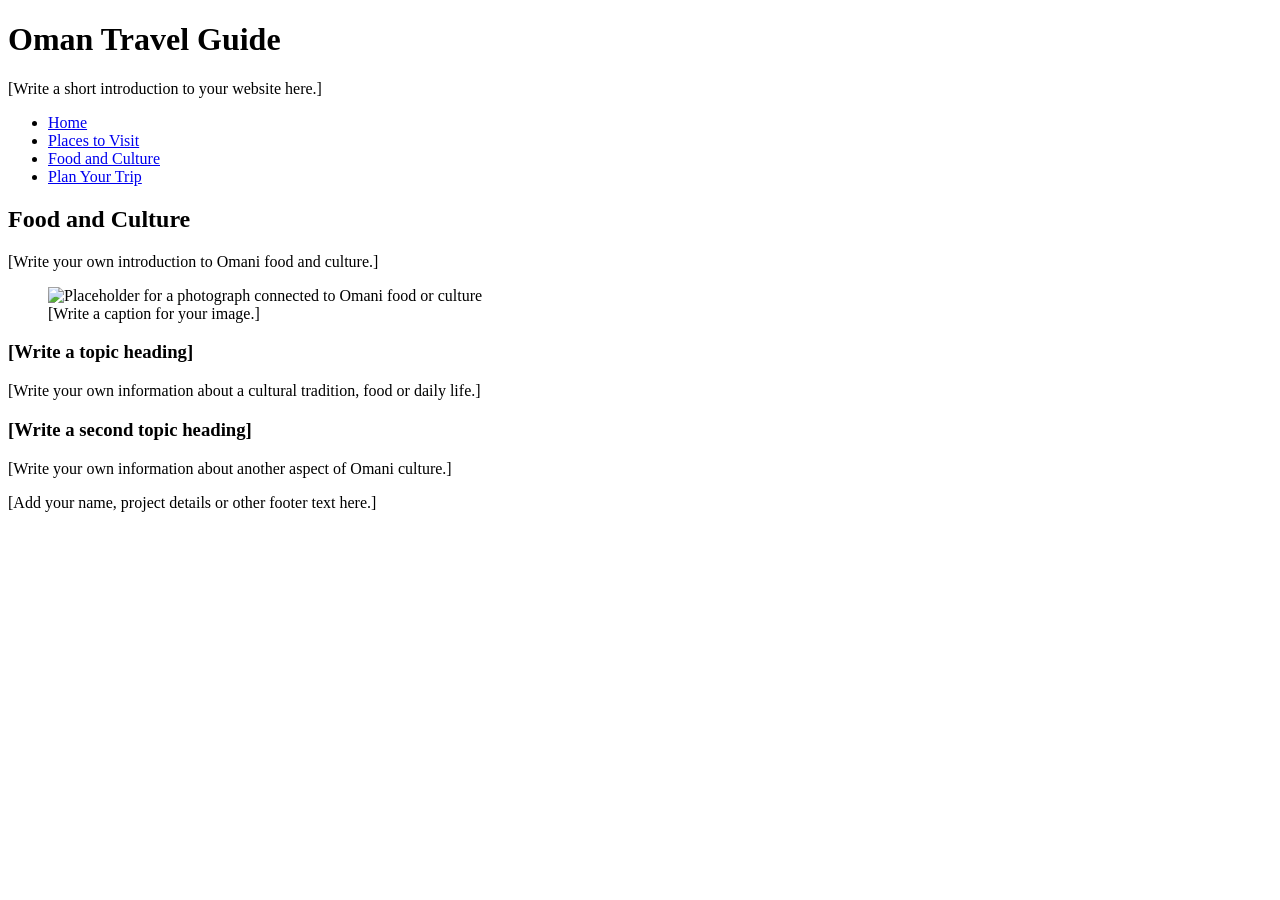
==== culture.html @ 91744b25 "Add culture.html to Oman Travel Guide" ====
<!DOCTYPE html>
<html lang="en">
<head>
    <meta charset="UTF-8">
    <meta name="viewport" content="width=device-width, initial-scale=1.0">
    <meta name="description" content="[Write a short description of your Oman food and culture page here.]">
    <title>Oman Travel Guide | Food and Culture</title>
    <link rel="stylesheet" href="style.css">
    <script src="script.js" defer></script>
</head>
<body>
    <header id="page-header">
        <div class="header-inner"><h1>Oman Travel Guide</h1><p class="tagline">[Write a short introduction to your website here.]</p></div>
        <nav aria-label="Main navigation"><ul class="nav-list">
            <li><a href="index.html">Home</a></li><li><a href="places.html">Places to Visit</a></li><li><a class="current-page" href="culture.html" aria-current="page">Food and Culture</a></li><li><a href="plan.html">Plan Your Trip</a></li>
        </ul></nav>
    </header>
    <main id="culture-main">
        <section class="section-card" aria-labelledby="culture-heading">
            <h2 id="culture-heading">Food and Culture</h2>
            <p>[Write your own introduction to Omani food and culture.]</p>
            <figure class="culture-figure">
                <img id="culture-image" src="images/food-culture.svg" alt="Placeholder for a photograph connected to Omani food or culture" onmouseover="showImageMessage()" onmouseout="hideImageMessage()">
                <figcaption id="image-message" aria-live="polite">[Write a caption for your image.]</figcaption>
            </figure>
            <article><h3>[Write a topic heading]</h3><p>[Write your own information about a cultural tradition, food or daily life.]</p></article>
            <article><h3>[Write a second topic heading]</h3><p>[Write your own information about another aspect of Omani culture.]</p></article>
        </section>
    </main>
    <footer><p>[Add your name, project details or other footer text here.]</p></footer>
</body>
</html>
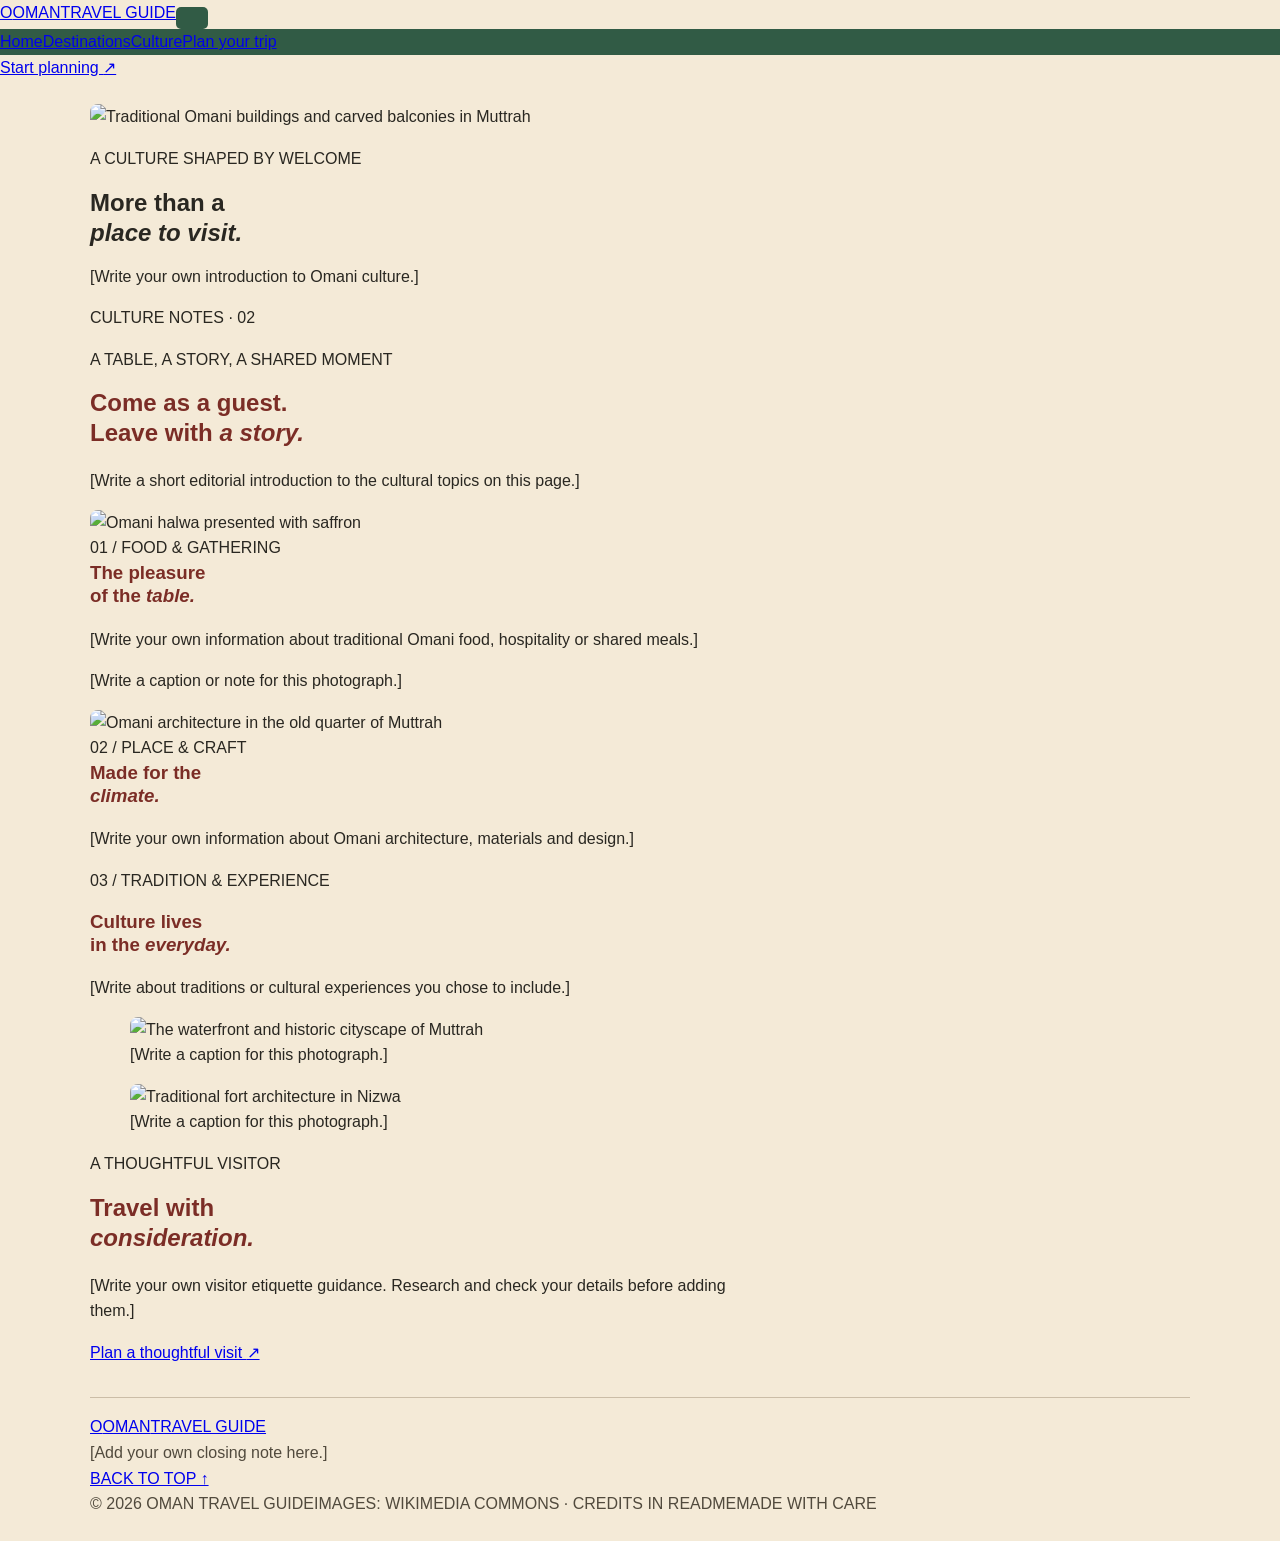
==== commit 4260e07f: "Redesign Oman Travel Guide: culture.html" ====
--- a/culture.html
+++ b/culture.html
@@ -1,33 +1,16 @@
-<!DOCTYPE html>
+<!doctype html>
 <html lang="en">
-<head>
-    <meta charset="UTF-8">
-    <meta name="viewport" content="width=device-width, initial-scale=1.0">
-    <meta name="description" content="[Write a short description of your Oman food and culture page here.]">
-    <title>Oman Travel Guide | Food and Culture</title>
-    <link rel="stylesheet" href="style.css">
-    <script src="script.js" defer></script>
-</head>
+<head><meta charset="utf-8"><meta name="viewport" content="width=device-width, initial-scale=1"><meta name="description" content="[Write a short introduction to food and culture in Oman.]"><title>Culture — Oman Travel Guide</title><link rel="preconnect" href="https://fonts.googleapis.com"><link rel="preconnect" href="https://fonts.gstatic.com" crossorigin><link href="https://fonts.googleapis.com/css2?family=DM+Sans:wght@400;500;600;700&family=Playfair+Display:wght@400;500;600;700&display=swap" rel="stylesheet"><link rel="stylesheet" href="style.css"><script src="script.js" defer></script></head>
 <body>
-    <header id="page-header">
-        <div class="header-inner"><h1>Oman Travel Guide</h1><p class="tagline">[Write a short introduction to your website here.]</p></div>
-        <nav aria-label="Main navigation"><ul class="nav-list">
-            <li><a href="index.html">Home</a></li><li><a href="places.html">Places to Visit</a></li><li><a class="current-page" href="culture.html" aria-current="page">Food and Culture</a></li><li><a href="plan.html">Plan Your Trip</a></li>
-        </ul></nav>
-    </header>
-    <main id="culture-main">
-        <section class="section-card" aria-labelledby="culture-heading">
-            <h2 id="culture-heading">Food and Culture</h2>
-            <p>[Write your own introduction to Omani food and culture.]</p>
-            <figure class="culture-figure">
-                <img id="culture-image" src="images/food-culture.svg" alt="Placeholder for a photograph connected to Omani food or culture" onmouseover="showImageMessage()" onmouseout="hideImageMessage()">
-                <figcaption id="image-message" aria-live="polite">[Write a caption for your image.]</figcaption>
-            </figure>
-            <article><h3>[Write a topic heading]</h3><p>[Write your own information about a cultural tradition, food or daily life.]</p></article>
-            <article><h3>[Write a second topic heading]</h3><p>[Write your own information about another aspect of Omani culture.]</p></article>
-        </section>
-    </main>
-    <footer><p>[Add your name, project details or other footer text here.]</p></footer>
-</body>
-</html>
+<header class="site-header" id="site-header"><a class="brand" href="index.html" aria-label="Oman Travel Guide home"><span class="brand-mark">O</span><span>OMAN<span class="brand-sub">TRAVEL GUIDE</span></span></a><button class="menu-toggle" id="menu-toggle" type="button" aria-label="Open navigation" aria-expanded="false" onclick="toggleNavigation()"><span></span><span></span></button><nav class="site-nav" id="site-nav" aria-label="Main navigation"><a href="index.html">Home</a><a href="places.html">Destinations</a><a class="active" href="culture.html" aria-current="page">Culture</a><a href="plan.html">Plan your trip</a></nav><a class="header-cta" href="plan.html">Start planning <span>↗</span></a></header>
+<main>
+<section class="page-hero page-hero--culture"><img class="page-hero-image" src="https://commons.wikimedia.org/wiki/Special:FilePath/Traditional_Architecture_Muttrah.jpg?width=1800" alt="Traditional Omani buildings and carved balconies in Muttrah"><div class="hero-shade"></div><div class="page-shell page-hero-content"><p class="eyebrow eyebrow--light">A CULTURE SHAPED BY WELCOME</p><h1>More than a<br><em>place to visit.</em></h1><p>[Write your own introduction to Omani culture.]</p></div><span class="page-hero-index">CULTURE NOTES · 02</span></section>
+<section class="page-shell section-pad editorial-section"><div class="editorial-lead"><p class="eyebrow">A TABLE, A STORY, A SHARED MOMENT</p><h2>Come as a guest.<br>Leave with <em>a story.</em></h2><p>[Write a short editorial introduction to the cultural topics on this page.]</p></div>
+<article class="editorial-feature" id="food"><img src="https://commons.wikimedia.org/wiki/Special:FilePath/Omani_Halwa_with_saffron.jpg?width=1400" alt="Omani halwa presented with saffron" loading="lazy" onmouseover="showImageMessage('food-image-note')" onmouseout="hideImageMessage('food-image-note')"><div class="editorial-feature-copy"><span class="eyebrow">01 / FOOD & GATHERING</span><h3>The pleasure<br>of the <em>table.</em></h3><p>[Write your own information about traditional Omani food, hospitality or shared meals.]</p><p class="image-note" id="food-image-note" aria-live="polite">[Write a caption or note for this photograph.]</p></div></article>
+<article class="editorial-feature editorial-feature--reverse" id="architecture"><img src="https://commons.wikimedia.org/wiki/Special:FilePath/Traditional_Architecture_Muttrah.jpg?width=1400" alt="Omani architecture in the old quarter of Muttrah" loading="lazy"><div class="editorial-feature-copy"><span class="eyebrow">02 / PLACE & CRAFT</span><h3>Made for the<br><em>climate.</em></h3><p>[Write your own information about Omani architecture, materials and design.]</p></div></article>
+<div class="culture-mosaic"><div class="mosaic-intro"><p class="eyebrow">03 / TRADITION & EXPERIENCE</p><h3>Culture lives<br>in the <em>everyday.</em></h3><p>[Write about traditions or cultural experiences you chose to include.]</p></div><figure><img src="https://commons.wikimedia.org/wiki/Special:FilePath/Corniche,_Muscat,_Oman.jpg?width=900" alt="The waterfront and historic cityscape of Muttrah" loading="lazy"><figcaption>[Write a caption for this photograph.]</figcaption></figure><figure><img src="https://commons.wikimedia.org/wiki/Special:FilePath/Nizwa_Fort_Oman.jpg?width=900" alt="Traditional fort architecture in Nizwa" loading="lazy"><figcaption>[Write a caption for this photograph.]</figcaption></figure></div>
+</section>
+<section class="etiquette-section"><div class="page-shell etiquette-inner"><div><p class="eyebrow eyebrow--light">A THOUGHTFUL VISITOR</p><h2>Travel with<br><em>consideration.</em></h2></div><div class="etiquette-copy"><p>[Write your own visitor etiquette guidance. Research and check your details before adding them.]</p><a class="text-link text-link--light" href="plan.html">Plan a thoughtful visit <span>↗</span></a></div></div></section>
+</main><footer class="site-footer"><div class="page-shell footer-main"><a class="brand brand--footer" href="index.html"><span class="brand-mark">O</span><span>OMAN<span class="brand-sub">TRAVEL GUIDE</span></span></a><p>[Add your own closing note here.]</p><a class="footer-top" href="#site-header">BACK TO TOP ↑</a></div><div class="page-shell footer-bottom"><span>© 2026 OMAN TRAVEL GUIDE</span><span>IMAGES: WIKIMEDIA COMMONS · CREDITS IN README</span><span>MADE WITH CARE</span></div></footer>
+</body></html>
 
--- a/style.css
+++ b/style.css
@@ -0,0 +1,64 @@
+/* Shared styles for the Oman Travel Guide */
+:root {
+    --deep-red: #7b2d26;
+    --sand: #f4ead7;
+    --cream: #fffaf1;
+    --palm: #315b45;
+    --ink: #292721;
+    --gold: #c79b52;
+}
+
+* { box-sizing: border-box; }
+body { margin: 0; background: var(--sand); color: var(--ink); font-family: Arial, Helvetica, sans-serif; line-height: 1.6; }
+#page-header { background: var(--deep-red); color: white; }
+.header-inner, main, footer { width: 90%; max-width: 1100px; margin: 0 auto; }
+.header-inner { padding: 1.4rem 0 1rem; }
+h1, h2, h3 { line-height: 1.25; }
+h1 { margin: 0; }
+.tagline { margin: .35rem 0 0; }
+nav { background: var(--palm); }
+.nav-list { display: flex; flex-wrap: wrap; justify-content: center; gap: .2rem; list-style: none; margin: 0; padding: .35rem; }
+.nav-list a { display: block; color: white; padding: .65rem 1rem; text-decoration: none; border-radius: 4px; }
+.nav-list a:hover, .nav-list a:focus, .nav-list .current-page { background: var(--gold); color: #20190e; }
+main { min-height: 65vh; padding: 1.5rem 0 2rem; }
+.section-card, .small-card { background: var(--cream); border-radius: 10px; padding: 1.35rem; margin: 0 0 1.3rem; box-shadow: 0 2px 8px #49351b18; }
+.hero { display: flex; align-items: center; gap: 1.5rem; }
+.hero-copy { flex: 1; }
+.feature-image { width: 48%; }
+img { display: block; max-width: 100%; height: auto; border-radius: 8px; }
+button { background: var(--palm); color: white; border: 0; border-radius: 5px; padding: .7rem 1rem; font-size: 1rem; cursor: pointer; }
+button:hover, button:focus { background: var(--deep-red); }
+.notice { color: var(--palm); font-weight: bold; }
+.card-row { display: flex; gap: 1rem; }
+.small-card { float: left; width: calc(33.333% - .67rem); margin-bottom: .5rem; }
+.clear-floats { clear: both; }
+.destination-card { display: flex; gap: 1.2rem; padding: 1.2rem 0; border-top: 1px solid #ddcfb8; }
+.destination-card img { float: left; width: 38%; max-width: 360px; align-self: flex-start; }
+.destination-card > div { flex: 1; }
+.culture-figure { width: 70%; margin: 1rem auto 1.5rem; }
+.culture-figure img { width: 100%; }
+.culture-figure figcaption { padding-top: .5rem; color: var(--palm); }
+form { max-width: 620px; }
+.form-field { margin: 0 0 1rem; }
+.form-field label { display: block; font-weight: bold; margin-bottom: .3rem; }
+input, select { display: block; width: 100%; padding: .65rem; border: 1px solid #897a63; border-radius: 4px; font: inherit; background: white; }
+.field-error { display: block; min-height: 1.4em; color: #a12222; font-size: .95rem; }
+footer { clear: both; padding: 1rem 0 1.5rem; border-top: 1px solid #cbbda7; color: #514a3d; }
+footer p { margin: 0; }
+
+/* Descendant selector: paragraphs inside the main page area */
+main p { max-width: 75ch; }
+/* Grouping selector: share heading colour and spacing */
+h2, h3 { color: var(--deep-red); margin-top: 0; }
+
+@media (max-width: 650px) {
+    .header-inner, main, footer { width: 92%; }
+    .nav-list { display: block; text-align: center; }
+    .nav-list a { padding: .5rem; }
+    .hero, .destination-card, .card-row { display: block; }
+    .feature-image, .destination-card img, .culture-figure { width: 100%; max-width: none; margin: 1rem 0; }
+    .small-card { float: none; width: 100%; }
+    .section-card { padding: 1rem; }
+}
+
+
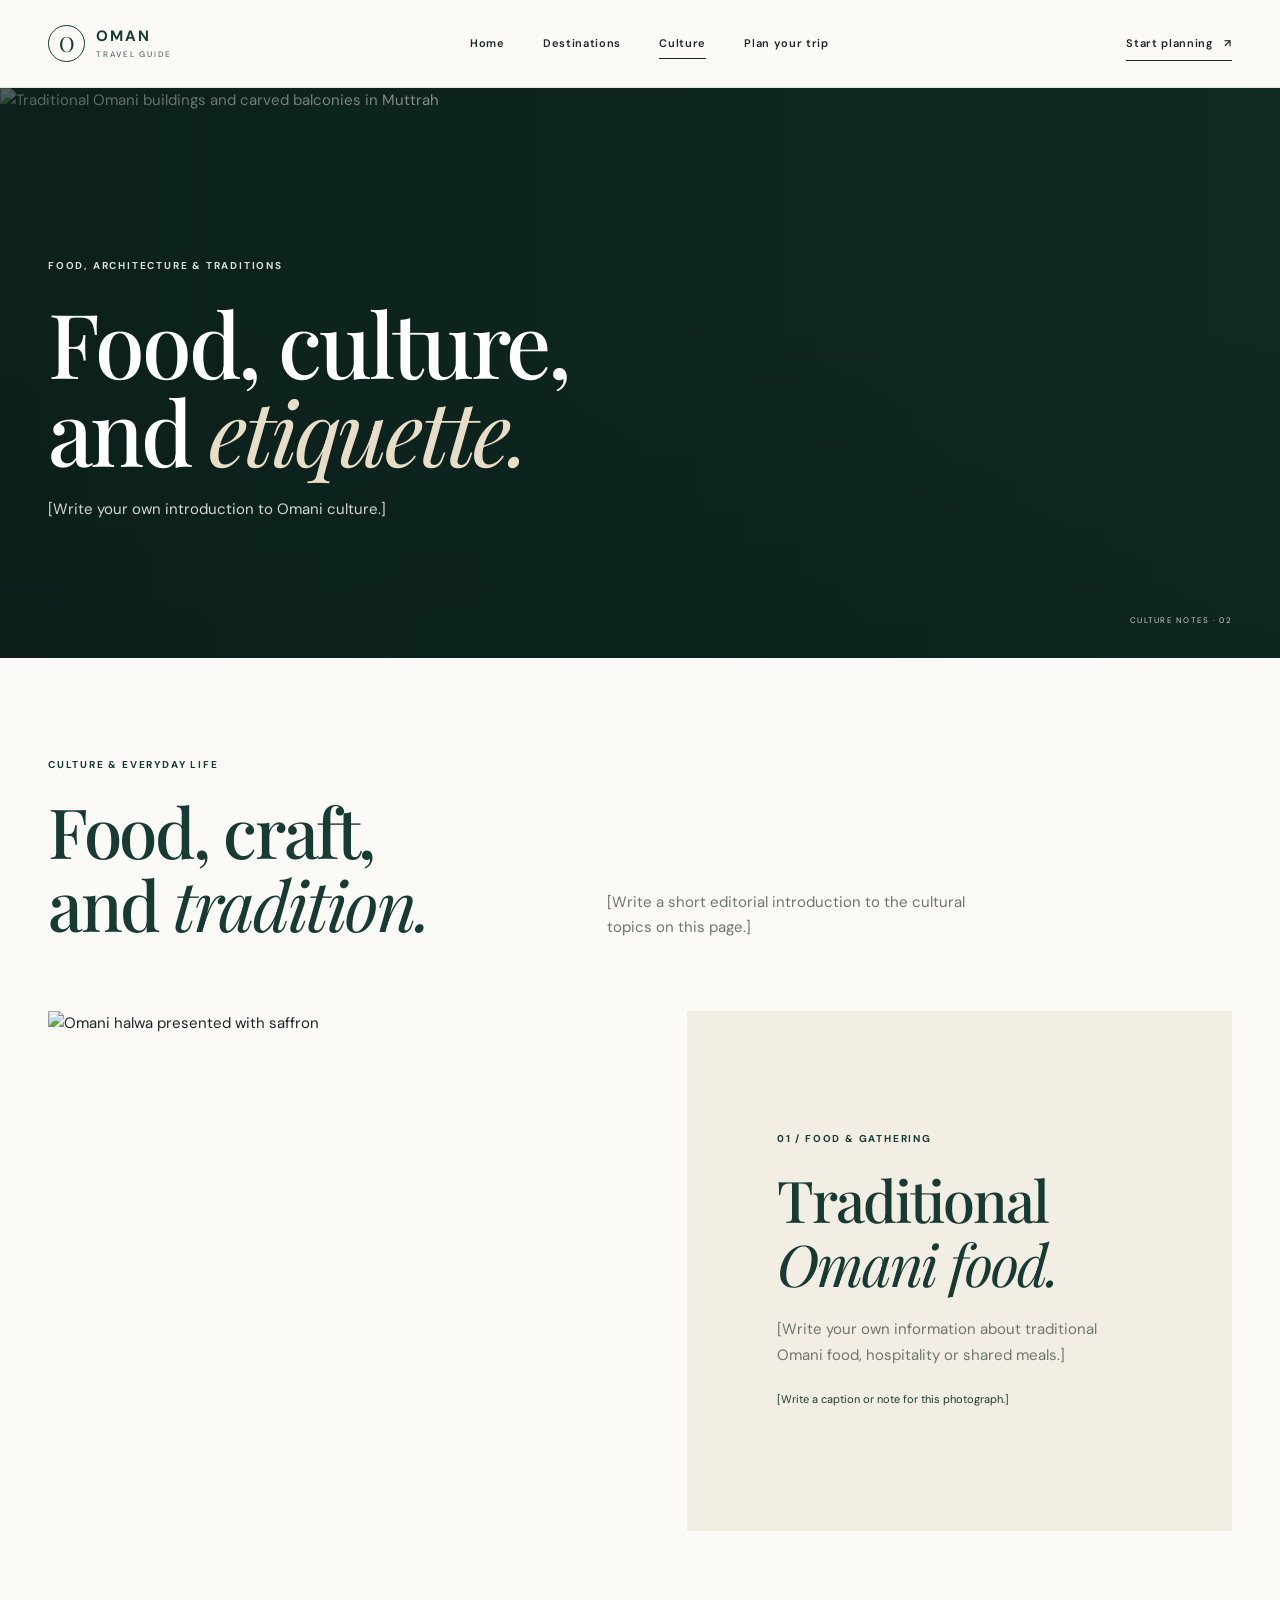
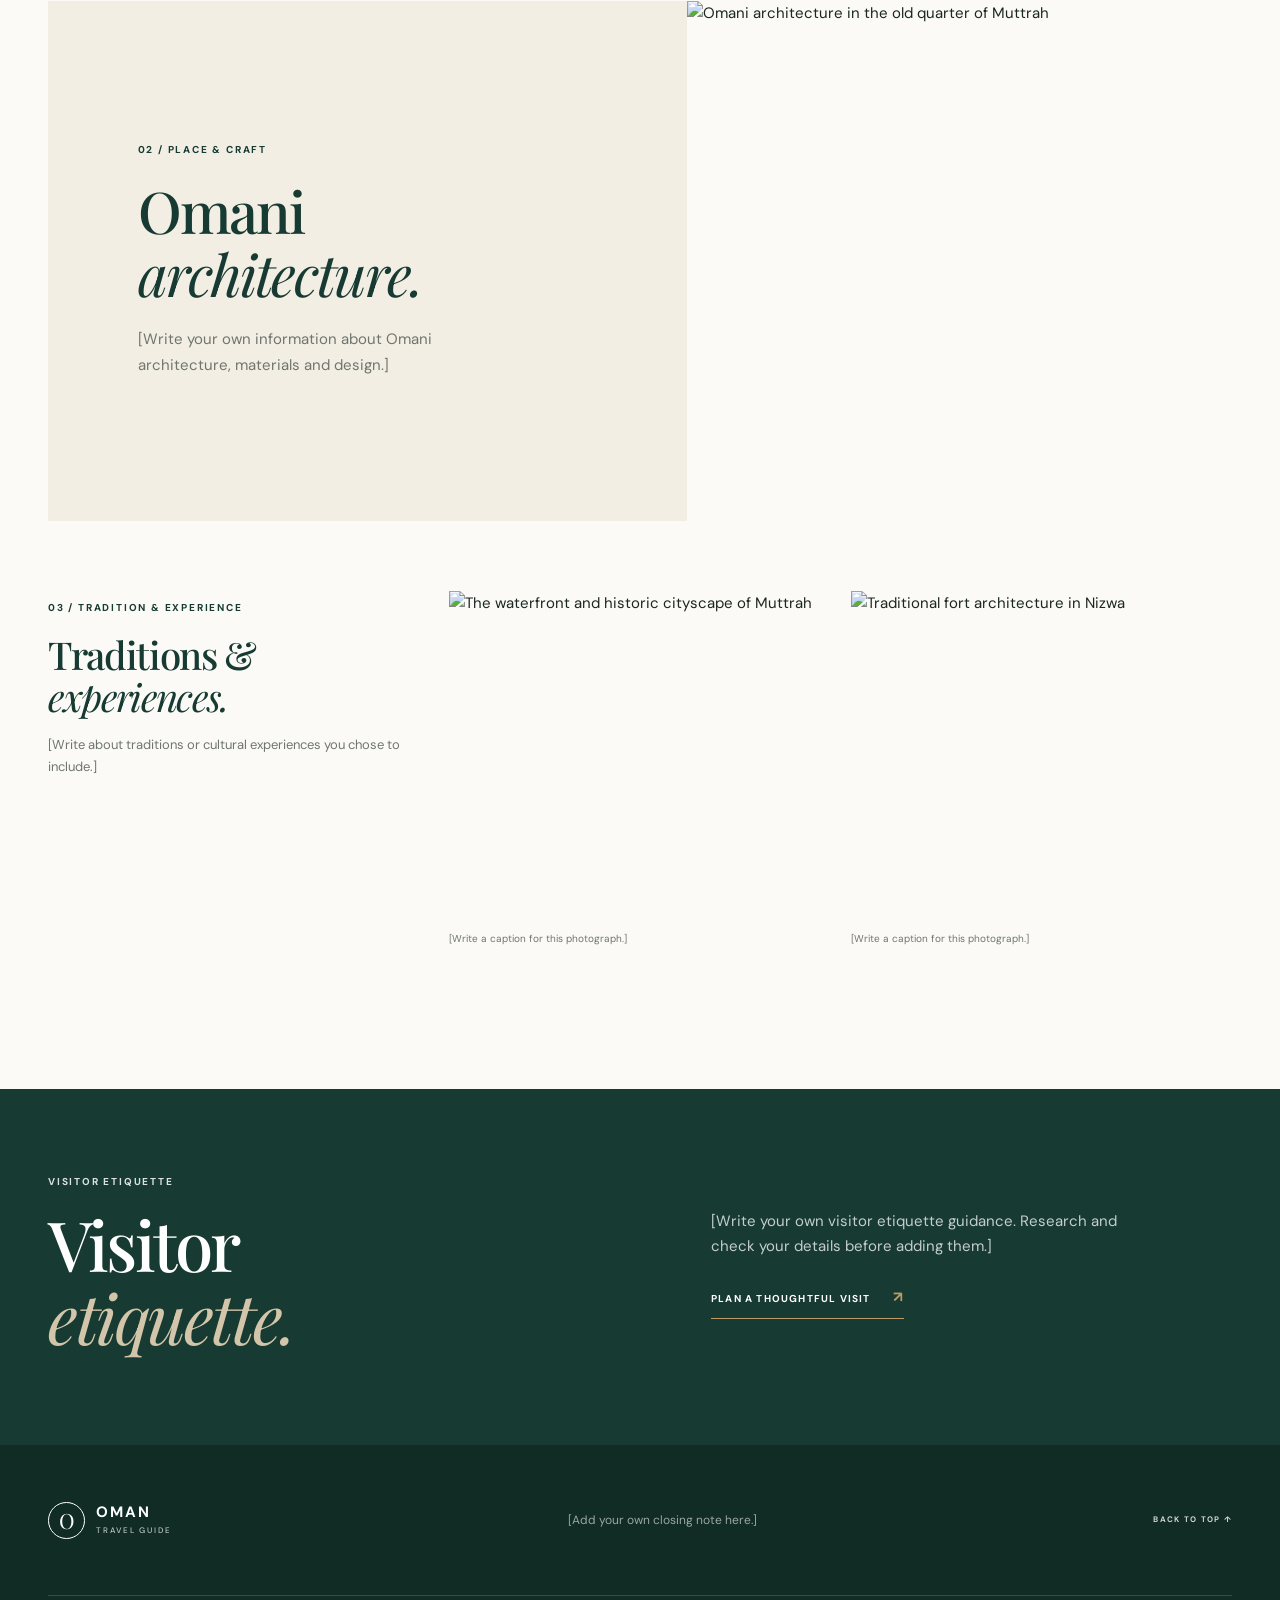
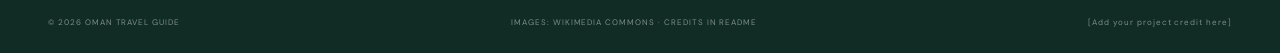
==== commit 698f230f: "Preserve author-written copy placeholders in culture.html" ====
--- a/culture.html
+++ b/culture.html
@@ -4,13 +4,14 @@
 <body>
 <header class="site-header" id="site-header"><a class="brand" href="index.html" aria-label="Oman Travel Guide home"><span class="brand-mark">O</span><span>OMAN<span class="brand-sub">TRAVEL GUIDE</span></span></a><button class="menu-toggle" id="menu-toggle" type="button" aria-label="Open navigation" aria-expanded="false" onclick="toggleNavigation()"><span></span><span></span></button><nav class="site-nav" id="site-nav" aria-label="Main navigation"><a href="index.html">Home</a><a href="places.html">Destinations</a><a class="active" href="culture.html" aria-current="page">Culture</a><a href="plan.html">Plan your trip</a></nav><a class="header-cta" href="plan.html">Start planning <span>↗</span></a></header>
 <main>
-<section class="page-hero page-hero--culture"><img class="page-hero-image" src="https://commons.wikimedia.org/wiki/Special:FilePath/Traditional_Architecture_Muttrah.jpg?width=1800" alt="Traditional Omani buildings and carved balconies in Muttrah"><div class="hero-shade"></div><div class="page-shell page-hero-content"><p class="eyebrow eyebrow--light">A CULTURE SHAPED BY WELCOME</p><h1>More than a<br><em>place to visit.</em></h1><p>[Write your own introduction to Omani culture.]</p></div><span class="page-hero-index">CULTURE NOTES · 02</span></section>
-<section class="page-shell section-pad editorial-section"><div class="editorial-lead"><p class="eyebrow">A TABLE, A STORY, A SHARED MOMENT</p><h2>Come as a guest.<br>Leave with <em>a story.</em></h2><p>[Write a short editorial introduction to the cultural topics on this page.]</p></div>
-<article class="editorial-feature" id="food"><img src="https://commons.wikimedia.org/wiki/Special:FilePath/Omani_Halwa_with_saffron.jpg?width=1400" alt="Omani halwa presented with saffron" loading="lazy" onmouseover="showImageMessage('food-image-note')" onmouseout="hideImageMessage('food-image-note')"><div class="editorial-feature-copy"><span class="eyebrow">01 / FOOD & GATHERING</span><h3>The pleasure<br>of the <em>table.</em></h3><p>[Write your own information about traditional Omani food, hospitality or shared meals.]</p><p class="image-note" id="food-image-note" aria-live="polite">[Write a caption or note for this photograph.]</p></div></article>
-<article class="editorial-feature editorial-feature--reverse" id="architecture"><img src="https://commons.wikimedia.org/wiki/Special:FilePath/Traditional_Architecture_Muttrah.jpg?width=1400" alt="Omani architecture in the old quarter of Muttrah" loading="lazy"><div class="editorial-feature-copy"><span class="eyebrow">02 / PLACE & CRAFT</span><h3>Made for the<br><em>climate.</em></h3><p>[Write your own information about Omani architecture, materials and design.]</p></div></article>
-<div class="culture-mosaic"><div class="mosaic-intro"><p class="eyebrow">03 / TRADITION & EXPERIENCE</p><h3>Culture lives<br>in the <em>everyday.</em></h3><p>[Write about traditions or cultural experiences you chose to include.]</p></div><figure><img src="https://commons.wikimedia.org/wiki/Special:FilePath/Corniche,_Muscat,_Oman.jpg?width=900" alt="The waterfront and historic cityscape of Muttrah" loading="lazy"><figcaption>[Write a caption for this photograph.]</figcaption></figure><figure><img src="https://commons.wikimedia.org/wiki/Special:FilePath/Nizwa_Fort_Oman.jpg?width=900" alt="Traditional fort architecture in Nizwa" loading="lazy"><figcaption>[Write a caption for this photograph.]</figcaption></figure></div>
+<section class="page-hero page-hero--culture"><img class="page-hero-image" src="https://commons.wikimedia.org/wiki/Special:FilePath/Traditional_Architecture_Muttrah.jpg?width=1800" alt="Traditional Omani buildings and carved balconies in Muttrah"><div class="hero-shade"></div><div class="page-shell page-hero-content"><p class="eyebrow eyebrow--light">FOOD, ARCHITECTURE & TRADITIONS</p><h1>Food, culture,<br>and <em>etiquette.</em></h1><p>[Write your own introduction to Omani culture.]</p></div><span class="page-hero-index">CULTURE NOTES · 02</span></section>
+<section class="page-shell section-pad editorial-section"><div class="editorial-lead"><p class="eyebrow">CULTURE & EVERYDAY LIFE</p><h2>Food, craft,<br>and <em>tradition.</em></h2><p>[Write a short editorial introduction to the cultural topics on this page.]</p></div>
+<article class="editorial-feature" id="food"><img src="https://commons.wikimedia.org/wiki/Special:FilePath/Omani_Halwa_with_saffron.jpg?width=1400" alt="Omani halwa presented with saffron" loading="lazy" onmouseover="showImageMessage('food-image-note')" onmouseout="hideImageMessage('food-image-note')"><div class="editorial-feature-copy"><span class="eyebrow">01 / FOOD & GATHERING</span><h3>Traditional<br><em>Omani food.</em></h3><p>[Write your own information about traditional Omani food, hospitality or shared meals.]</p><p class="image-note" id="food-image-note" aria-live="polite">[Write a caption or note for this photograph.]</p></div></article>
+<article class="editorial-feature editorial-feature--reverse" id="architecture"><img src="https://commons.wikimedia.org/wiki/Special:FilePath/Traditional_Architecture_Muttrah.jpg?width=1400" alt="Omani architecture in the old quarter of Muttrah" loading="lazy"><div class="editorial-feature-copy"><span class="eyebrow">02 / PLACE & CRAFT</span><h3>Omani<br><em>architecture.</em></h3><p>[Write your own information about Omani architecture, materials and design.]</p></div></article>
+<div class="culture-mosaic"><div class="mosaic-intro"><p class="eyebrow">03 / TRADITION & EXPERIENCE</p><h3>Traditions &<br><em>experiences.</em></h3><p>[Write about traditions or cultural experiences you chose to include.]</p></div><figure><img src="https://commons.wikimedia.org/wiki/Special:FilePath/Corniche,_Muscat,_Oman.jpg?width=900" alt="The waterfront and historic cityscape of Muttrah" loading="lazy"><figcaption>[Write a caption for this photograph.]</figcaption></figure><figure><img src="https://commons.wikimedia.org/wiki/Special:FilePath/Nizwa_Fort_Oman.jpg?width=900" alt="Traditional fort architecture in Nizwa" loading="lazy"><figcaption>[Write a caption for this photograph.]</figcaption></figure></div>
 </section>
-<section class="etiquette-section"><div class="page-shell etiquette-inner"><div><p class="eyebrow eyebrow--light">A THOUGHTFUL VISITOR</p><h2>Travel with<br><em>consideration.</em></h2></div><div class="etiquette-copy"><p>[Write your own visitor etiquette guidance. Research and check your details before adding them.]</p><a class="text-link text-link--light" href="plan.html">Plan a thoughtful visit <span>↗</span></a></div></div></section>
-</main><footer class="site-footer"><div class="page-shell footer-main"><a class="brand brand--footer" href="index.html"><span class="brand-mark">O</span><span>OMAN<span class="brand-sub">TRAVEL GUIDE</span></span></a><p>[Add your own closing note here.]</p><a class="footer-top" href="#site-header">BACK TO TOP ↑</a></div><div class="page-shell footer-bottom"><span>© 2026 OMAN TRAVEL GUIDE</span><span>IMAGES: WIKIMEDIA COMMONS · CREDITS IN README</span><span>MADE WITH CARE</span></div></footer>
+<section class="etiquette-section"><div class="page-shell etiquette-inner"><div><p class="eyebrow eyebrow--light">VISITOR ETIQUETTE</p><h2>Visitor<br><em>etiquette.</em></h2></div><div class="etiquette-copy"><p>[Write your own visitor etiquette guidance. Research and check your details before adding them.]</p><a class="text-link text-link--light" href="plan.html">Plan a thoughtful visit <span>↗</span></a></div></div></section>
+</main><footer class="site-footer"><div class="page-shell footer-main"><a class="brand brand--footer" href="index.html"><span class="brand-mark">O</span><span>OMAN<span class="brand-sub">TRAVEL GUIDE</span></span></a><p>[Add your own closing note here.]</p><a class="footer-top" href="#site-header">BACK TO TOP ↑</a></div><div class="page-shell footer-bottom"><span>© 2026 OMAN TRAVEL GUIDE</span><span>IMAGES: WIKIMEDIA COMMONS · CREDITS IN README</span><span>[Add your project credit here]</span></div></footer>
 </body></html>
 
+
--- a/style.css
+++ b/style.css
@@ -1,64 +1,336 @@
-/* Shared styles for the Oman Travel Guide */
+/* Oman Travel Guide | shared editorial design system */
 :root {
-    --deep-red: #7b2d26;
-    --sand: #f4ead7;
-    --cream: #fffaf1;
-    --palm: #315b45;
-    --ink: #292721;
-    --gold: #c79b52;
+  --forest: #173b32;
+  --forest-deep: #102c25;
+  --sage: #aab6a1;
+  --sand: #e6ddcb;
+  --beige: #f3eee4;
+  --paper: #fbfaf7;
+  --white: #fff;
+  --ink: #1b2722;
+  --muted: #6f766f;
+  --line: #dcd8ce;
+  --gold: #bd9b68;
+  --serif: "Playfair Display", Georgia, serif;
+  --sans: "DM Sans", Arial, sans-serif;
 }
-
 * { box-sizing: border-box; }
-body { margin: 0; background: var(--sand); color: var(--ink); font-family: Arial, Helvetica, sans-serif; line-height: 1.6; }
-#page-header { background: var(--deep-red); color: white; }
-.header-inner, main, footer { width: 90%; max-width: 1100px; margin: 0 auto; }
-.header-inner { padding: 1.4rem 0 1rem; }
-h1, h2, h3 { line-height: 1.25; }
-h1 { margin: 0; }
-.tagline { margin: .35rem 0 0; }
-nav { background: var(--palm); }
-.nav-list { display: flex; flex-wrap: wrap; justify-content: center; gap: .2rem; list-style: none; margin: 0; padding: .35rem; }
-.nav-list a { display: block; color: white; padding: .65rem 1rem; text-decoration: none; border-radius: 4px; }
-.nav-list a:hover, .nav-list a:focus, .nav-list .current-page { background: var(--gold); color: #20190e; }
-main { min-height: 65vh; padding: 1.5rem 0 2rem; }
-.section-card, .small-card { background: var(--cream); border-radius: 10px; padding: 1.35rem; margin: 0 0 1.3rem; box-shadow: 0 2px 8px #49351b18; }
-.hero { display: flex; align-items: center; gap: 1.5rem; }
-.hero-copy { flex: 1; }
-.feature-image { width: 48%; }
-img { display: block; max-width: 100%; height: auto; border-radius: 8px; }
-button { background: var(--palm); color: white; border: 0; border-radius: 5px; padding: .7rem 1rem; font-size: 1rem; cursor: pointer; }
-button:hover, button:focus { background: var(--deep-red); }
-.notice { color: var(--palm); font-weight: bold; }
-.card-row { display: flex; gap: 1rem; }
-.small-card { float: left; width: calc(33.333% - .67rem); margin-bottom: .5rem; }
+html { scroll-behavior: smooth; }
+body { margin: 0; color: var(--ink); background: var(--paper); font-family: var(--sans); font-size: 15px; line-height: 1.7; -webkit-font-smoothing: antialiased; }
+a { color: inherit; text-decoration: none; }
+img { display: block; width: 100%; max-width: 100%; height: auto; object-fit: cover; }
+button, input, select { font: inherit; }
+.page-shell { width: min(1240px, calc(100% - 96px)); margin: 0 auto; }
+.section-pad { padding-top: 112px; padding-bottom: 112px; }
+h1, h2, h3, p { margin-top: 0; }
+h1, h2, h3 { font-family: var(--serif); font-weight: 500; letter-spacing: -.035em; }
+h1 { font-size: clamp(4rem, 8.2vw, 8.3rem); line-height: .99; }
+h2 { font-size: clamp(2.75rem, 5.4vw, 5.2rem); line-height: 1.06; }
+h3 { font-size: clamp(1.9rem, 3vw, 2.8rem); line-height: 1.1; }
+h1 em, h2 em, h3 em { font-weight: 400; }
+.eyebrow { color: var(--forest); font-size: 10px; line-height: 1.4; font-weight: 700; letter-spacing: .18em; }
+.eyebrow--light { color: rgba(255,255,255,.85); }
+/* Grouped selector keeps the brand's editorial headings aligned. */
+.section-heading h2, .intro-grid h2, .landscape-copy h2, .page-hero h1, .editorial-feature h3, .etiquette-inner h2 { margin-bottom: 0; }
+.site-header { position: relative; z-index: 20; display: flex; align-items: center; width: 100%; min-height: 88px; padding: 0 max(48px, calc((100% - 1240px)/2)); background: var(--paper); border-bottom: 1px solid rgba(24,45,36,.08); }
+.site-header--overlay { position: absolute; top: 0; left: 0; color: var(--white); background: linear-gradient(180deg, rgba(10,28,23,.45), transparent); border: 0; }
+.brand { display: inline-flex; align-items: center; gap: 11px; color: var(--forest); font-size: 15px; line-height: 1.05; font-weight: 700; letter-spacing: .13em; }
+.site-header--overlay .brand { color: var(--white); }
+.brand-mark { display: grid; width: 37px; height: 37px; place-items: center; border: 1px solid currentColor; border-radius: 50%; font-family: var(--serif); font-size: 21px; font-weight: 400; letter-spacing: 0; }
+.brand-sub { display: block; margin-top: 5px; font-size: 8px; font-weight: 500; letter-spacing: .24em; opacity: .72; }
+.site-nav { display: flex; align-items: center; justify-content: center; gap: clamp(22px, 3vw, 48px); margin: 0 auto; }
+.site-nav a, .header-cta { position: relative; padding: 8px 0; font-size: 11px; font-weight: 600; letter-spacing: .06em; transition: opacity .25s ease; }
+.site-nav a::after { position: absolute; right: 0; bottom: 2px; left: 0; height: 1px; background: currentColor; content: ""; transform: scaleX(0); transform-origin: right; transition: transform .3s ease; }
+.site-nav a:hover::after, .site-nav a.active::after { transform: scaleX(1); transform-origin: left; }
+.site-nav a:hover, .header-cta:hover { opacity: .72; }
+.header-cta { border-bottom: 1px solid currentColor; }
+.header-cta span { margin-left: 8px; }
+.menu-toggle { display: none; }
+.home-hero { position: relative; display: flex; min-height: min(880px, 100svh); min-height: max(700px, 100svh); align-items: center; overflow: hidden; color: var(--white); background: var(--forest-deep); }
+.hero-image, .page-hero-image { position: absolute; inset: 0; width: 100%; height: 100%; object-fit: cover; }
+.hero-image { object-position: center 54%; animation: hero-settle 1.3s ease both; }
+.hero-shade { position: absolute; inset: 0; background: linear-gradient(90deg, rgba(10,27,22,.67) 0%, rgba(10,27,22,.34) 45%, rgba(10,27,22,.05) 100%), linear-gradient(0deg, rgba(8,25,20,.35), transparent 48%); }
+.hero-content { position: relative; z-index: 1; padding-top: 95px; animation: rise-in .8s .1s both; }
+.hero-content .eyebrow { margin-bottom: 32px; }
+.hero-content .eyebrow span { display: inline-block; width: 30px; height: 1px; margin: 0 9px 3px; background: rgba(255,255,255,.7); }
+.hero-content h1 { max-width: 780px; margin-bottom: 28px; }
+.hero-content h1 em { color: #e8ddc7; }
+.hero-intro { max-width: 430px; margin-bottom: 32px; color: rgba(255,255,255,.83); font-size: 15px; }
+.button { display: inline-flex; min-height: 54px; align-items: center; justify-content: center; gap: 28px; padding: 0 24px; border: 1px solid transparent; border-radius: 2px; font-size: 10px; font-weight: 700; letter-spacing: .12em; text-transform: uppercase; cursor: pointer; transition: color .25s, background .25s, border-color .25s, transform .25s; }
+.button:hover { transform: translateY(-3px); }
+.button--light { color: var(--forest-deep); background: var(--white); }
+.button--light:hover { color: var(--white); background: var(--forest); }
+.button--green { color: var(--white); background: var(--forest); }
+.button--green:hover { background: var(--forest-deep); }
+.button--outline { color: var(--white); border-color: rgba(255,255,255,.65); background: transparent; }
+.button--outline:hover { color: var(--forest); background: var(--white); }
+.scroll-cue { position: absolute; bottom: 44px; left: max(48px, calc((100% - 1240px)/2)); display: flex; align-items: center; gap: 13px; color: rgba(255,255,255,.8); font-size: 8px; font-weight: 700; letter-spacing: .2em; }
+.scroll-cue span { width: 39px; height: 1px; background: currentColor; }
+.hero-index { position: absolute; right: max(48px, calc((100% - 1240px)/2)); bottom: 42px; margin: 0; font-size: 10px; letter-spacing: .12em; }
+.hero-index span { padding: 0 7px; opacity: .5; }
+.intro-section { padding-bottom: 95px; }
+.intro-kicker { display: flex; align-items: center; gap: 28px; margin-bottom: 44px; }
+.intro-kicker .eyebrow { margin: 0; }
+.rule { width: 70px; height: 1px; background: var(--gold); }
+.intro-grid { display: grid; grid-template-columns: 1.15fr .85fr; align-items: end; gap: 8%; }
+.intro-grid h2 { color: var(--forest); }
+.intro-copy { max-width: 430px; padding-bottom: 8px; color: var(--muted); }
+.intro-copy p { margin-bottom: 24px; }
+.text-link { display: inline-flex; align-items: center; gap: 22px; padding-bottom: 7px; border-bottom: 1px solid var(--gold); color: var(--forest); font-size: 10px; font-weight: 700; letter-spacing: .12em; text-transform: uppercase; transition: gap .25s; }
+.text-link:hover { gap: 32px; }
+.text-link span { color: var(--gold); font-size: 15px; }
+.featured-section { background: var(--beige); }
+.section-heading { display: flex; align-items: end; justify-content: space-between; gap: 30px; margin-bottom: 40px; }
+.section-heading .eyebrow { margin-bottom: 14px; }
+.section-heading h2 { color: var(--forest); }
+.section-heading > .text-link { margin-bottom: 11px; }
+.destination-grid { display: grid; grid-template-columns: repeat(2, minmax(0,1fr)); gap: 18px; }
+.destination-grid--featured { grid-template-columns: 1.22fr .78fr; grid-template-rows: 260px 260px; }
+.destination-card { position: relative; display: block; min-width: 0; min-height: 260px; overflow: hidden; color: var(--white); background: var(--forest); transition: transform .4s ease, box-shadow .4s ease; }
+.destination-card--large { grid-row: span 2; }
+.destination-card img, .mini-destination img { width: 100%; height: 100%; object-fit: cover; transition: transform .7s cubic-bezier(.2,.7,.2,1); }
+.destination-card:hover img, .destination-card.is-highlighted img, .mini-destination:hover img { transform: scale(1.045); }
+.destination-card:hover, .destination-card.is-highlighted { box-shadow: 0 18px 40px rgba(31,48,38,.16); }
+.card-shade { position: absolute; inset: 0; background: linear-gradient(0deg, rgba(9,25,20,.72), transparent 61%); }
+.card-meta { position: absolute; right: 24px; bottom: 74px; left: 26px; display: flex; justify-content: space-between; color: rgba(255,255,255,.82); font-size: 8px; font-weight: 700; letter-spacing: .16em; }
+.card-title { position: absolute; bottom: 24px; left: 26px; font-family: var(--serif); font-size: 32px; }
+.destination-card--large .card-title { font-size: 46px; }
+.landscape-section { position: relative; display: grid; min-height: 610px; grid-template-columns: 1.1fr .9fr; color: var(--white); background: var(--forest); }
+.landscape-photo { min-height: 610px; overflow: hidden; }
+.landscape-photo img { height: 100%; object-position: center; }
+.landscape-copy { display: flex; flex-direction: column; align-items: flex-start; justify-content: center; padding: 80px clamp(48px, 8vw, 140px); }
+.landscape-copy .eyebrow { margin-bottom: 22px; }
+.landscape-copy h2 { margin-bottom: 23px; }
+.landscape-copy h2 em { color: #d2c5a9; }
+.landscape-copy > p:not(.eyebrow) { max-width: 400px; margin-bottom: 30px; color: rgba(255,255,255,.73); }
+.landscape-caption { position: absolute; bottom: 25px; left: 34px; color: white; font-size: 8px; font-weight: 700; letter-spacing: .18em; text-shadow: 0 1px 5px #0008; }
+.landscape-caption span { padding: 0 7px; color: var(--gold); }
+.experience-strip { padding-top: 100px; padding-bottom: 110px; }
+.experience-grid { display: grid; grid-template-columns: repeat(3,1fr); border-top: 1px solid var(--line); }
+.experience-item { position: relative; display: block; min-height: 205px; padding: 27px 36px 18px 0; border-bottom: 1px solid var(--line); transition: background .25s, padding .25s; }
+.experience-item + .experience-item { padding-left: 36px; border-left: 1px solid var(--line); }
+.experience-item:hover { padding-top: 22px; background: rgba(230,221,203,.24); }
+.experience-number { color: var(--gold); font-size: 9px; letter-spacing: .16em; }
+.experience-item h3 { margin: 20px 0 10px; color: var(--forest); font-size: 25px; }
+.experience-item p { max-width: 260px; margin: 0; color: var(--muted); font-size: 13px; }
+.experience-arrow { position: absolute; right: 16px; bottom: 25px; color: var(--forest); font-size: 17px; }
+.site-footer { color: rgba(255,255,255,.8); background: var(--forest-deep); }
+.footer-main { display: flex; min-height: 150px; align-items: center; justify-content: space-between; gap: 24px; }
+.brand--footer { color: var(--white); }
+.footer-main > p { max-width: 340px; margin: 0; color: rgba(255,255,255,.58); font-size: 12px; }
+.footer-top { font-size: 8px; font-weight: 700; letter-spacing: .16em; }
+.footer-bottom { display: flex; justify-content: space-between; gap: 20px; padding: 20px 0 23px; border-top: 1px solid rgba(255,255,255,.15); color: rgba(255,255,255,.46); font-size: 8px; letter-spacing: .12em; }
+/* Interior page mastheads */
+.page-hero { position: relative; display: flex; min-height: 570px; align-items: center; overflow: hidden; color: white; background: var(--forest-deep); }
+.page-hero-image { object-position: center 48%; }
+.page-hero .hero-shade { background: linear-gradient(90deg, rgba(10,27,22,.69), rgba(10,27,22,.12)), linear-gradient(0deg, rgba(8,25,20,.24), transparent 60%); }
+.page-hero-content { position: relative; z-index: 1; padding-top: 35px; }
+.page-hero-content .eyebrow { margin-bottom: 25px; }
+.page-hero h1 { max-width: 720px; margin: 0 0 22px; font-size: clamp(3.7rem, 7vw, 6.8rem); }
+.page-hero h1 em { color: #e8ddc7; }
+.page-hero-content > p:last-child { max-width: 430px; margin-bottom: 0; color: rgba(255,255,255,.82); }
+.page-hero-index { position: absolute; right: max(48px, calc((100% - 1240px)/2)); bottom: 30px; color: rgba(255,255,255,.78); font-size: 8px; letter-spacing: .16em; }
+.destinations-page .section-heading { align-items: end; }
+.heading-note { max-width: 290px; margin-bottom: 5px; color: var(--muted); font-size: 13px; }
+.destination-list { display: grid; gap: 26px; }
+.destination-feature { display: grid; min-height: 380px; grid-template-columns: 1.08fr .92fr; background: #f0ece4; transition: box-shadow .35s, transform .35s; }
+.destination-feature.is-highlighted { transform: translateY(-3px); box-shadow: 0 16px 38px rgba(31,48,38,.12); }
+.destination-feature > img { min-height: 380px; height: 100%; object-fit: cover; }
+.destination-feature--reverse > img { order: 2; }
+.destination-feature--reverse .destination-detail { order: 1; }
+.destination-detail { display: flex; flex-direction: column; align-items: flex-start; justify-content: center; padding: 55px clamp(35px, 7vw, 100px); }
+.destination-number { color: #99794e; font-size: 8px; font-weight: 700; letter-spacing: .17em; }
+.destination-detail h3 { margin: 15px 0; color: var(--forest); font-size: clamp(2.3rem, 4vw, 3.8rem); }
+.destination-detail p { max-width: 370px; margin-bottom: 25px; color: var(--muted); }
+.destination-grid--three { grid-template-columns: repeat(3,minmax(0,1fr)); gap: 20px; margin-top: 5px; }
+.mini-destination { overflow: hidden; background: var(--beige); transition: transform .35s, box-shadow .35s; }
+.mini-destination:hover { transform: translateY(-4px); box-shadow: 0 16px 30px rgba(31,48,38,.12); }
+.mini-destination img { height: 250px; }
+.mini-destination > div { padding: 23px 23px 25px; }
+.mini-destination h3 { margin: 11px 0; color: var(--forest); font-size: 27px; }
+.mini-destination p { margin: 0; color: var(--muted); font-size: 13px; }
+.destination-cta { color: white; background: var(--forest); }
+.destination-cta-inner { padding-top: 85px; padding-bottom: 92px; }
+.destination-cta .eyebrow { margin-bottom: 17px; }
+.destination-cta h2 { margin-bottom: 28px; }
+.destination-cta h2 em { color: #d2c5a9; }
+/* Editorial culture page */
+.editorial-section { padding-top: 100px; }
+.editorial-lead { display: grid; grid-template-columns: .8fr 1.2fr; column-gap: 12%; margin-bottom: 70px; }
+.editorial-lead .eyebrow { grid-column: 1 / -1; margin-bottom: 22px; }
+.editorial-lead h2 { margin: 0; color: var(--forest); }
+.editorial-lead > p:last-child { max-width: 390px; align-self: end; margin: 0; color: var(--muted); }
+.editorial-feature { display: grid; min-height: 520px; grid-template-columns: 1.08fr .92fr; align-items: stretch; margin-bottom: 70px; }
+.editorial-feature > img { height: 100%; min-height: 520px; object-fit: cover; }
+.editorial-feature-copy { display: flex; flex-direction: column; justify-content: center; padding: 62px clamp(40px, 7vw, 105px); background: var(--beige); }
+.editorial-feature-copy .eyebrow { margin-bottom: 22px; }
+.editorial-feature-copy h3 { margin: 0 0 22px; color: var(--forest); font-size: clamp(2.4rem, 4.5vw, 4.2rem); }
+.editorial-feature-copy > p:not(.image-note) { max-width: 390px; margin: 0; color: var(--muted); }
+.editorial-feature--reverse > img { order: 2; }
+.editorial-feature--reverse .editorial-feature-copy { order: 1; }
+.image-note { margin: 22px 0 0; color: var(--forest); font-size: 11px; }
+.culture-mosaic { display: grid; grid-template-columns: 1fr 1fr 1fr; gap: 20px; align-items: start; margin: 15px 0 30px; }
+.mosaic-intro { padding: 10px 25px 0 0; }
+.mosaic-intro .eyebrow { margin-bottom: 18px; }
+.mosaic-intro h3 { margin-bottom: 17px; color: var(--forest); }
+.mosaic-intro p:last-child { color: var(--muted); font-size: 13px; }
+.culture-mosaic figure { margin: 0; }
+.culture-mosaic img { height: 330px; }
+.culture-mosaic figcaption { padding-top: 9px; color: var(--muted); font-size: 10px; }
+.etiquette-section { color: white; background: var(--forest); }
+.etiquette-inner { display: grid; grid-template-columns: 1fr 1fr; align-items: center; gap: 12%; padding-top: 86px; padding-bottom: 92px; }
+.etiquette-inner .eyebrow { margin-bottom: 18px; }
+.etiquette-inner h2 { color: white; }
+.etiquette-inner h2 em { color: #d2c5a9; }
+.etiquette-copy { max-width: 430px; color: rgba(255,255,255,.75); }
+.etiquette-copy > p { margin-bottom: 25px; }
+.text-link--light { color: white; border-color: var(--gold); }
+/* Trip-planning form */
+.planning-layout { display: grid; grid-template-columns: .72fr 1.28fr; align-items: start; gap: 10%; }
+.planning-aside { position: sticky; top: 35px; padding-top: 10px; }
+.planning-aside .eyebrow { margin-bottom: 17px; }
+.planning-aside h2 { margin-bottom: 24px; color: var(--forest); font-size: clamp(2.5rem, 4vw, 4rem); }
+.planning-aside > p { max-width: 350px; color: var(--muted); }
+.planning-aside-note { display: flex; gap: 15px; margin-top: 42px; padding-top: 18px; border-top: 1px solid var(--line); }
+.planning-aside-note span { color: var(--gold); font-family: var(--serif); font-size: 22px; }
+.planning-aside-note p { max-width: 280px; margin: 3px 0 0; color: var(--muted); font-size: 11px; }
+.form-panel { padding: clamp(28px, 5vw, 58px); background: var(--beige); }
+.form-panel-heading { margin-bottom: 32px; }
+.form-panel-heading .eyebrow { margin-bottom: 12px; }
+.form-panel-heading h2 { margin-bottom: 8px; color: var(--forest); font-size: clamp(2rem, 3vw, 2.9rem); }
+.form-panel-heading > p { margin: 0; color: var(--muted); font-size: 13px; }
+.form-grid { display: grid; grid-template-columns: 1fr 1fr; gap: 17px 20px; }
+.form-field label { display: block; margin-bottom: 7px; color: var(--forest-deep); font-size: 11px; font-weight: 700; letter-spacing: .04em; }
+.form-field label span { color: var(--muted); font-weight: 400; }
+.form-field input, .form-field select { display: block; width: 100%; min-height: 49px; padding: 0 13px; border: 1px solid #d4d0c5; border-radius: 2px; outline: 0; color: var(--ink); background: rgba(255,255,255,.8); font-size: 12px; transition: border-color .2s, box-shadow .2s; }
+.form-field input:focus, .form-field select:focus { border-color: var(--forest); box-shadow: 0 0 0 3px rgba(23,59,50,.1); }
+.form-field input::placeholder { color: #9b9c94; }
+.field-error { display: block; min-height: 20px; padding-top: 3px; color: #9c3e32; font-size: 10px; }
+.form-submit { margin-top: 10px; }
+.form-message { margin: 18px 0 0; color: var(--muted); font-size: 10px; }
+/* Descendant selector: text within the primary content uses a readable line length. */
+main p { max-width: 72ch; }
 .clear-floats { clear: both; }
-.destination-card { display: flex; gap: 1.2rem; padding: 1.2rem 0; border-top: 1px solid #ddcfb8; }
-.destination-card img { float: left; width: 38%; max-width: 360px; align-self: flex-start; }
-.destination-card > div { flex: 1; }
-.culture-figure { width: 70%; margin: 1rem auto 1.5rem; }
-.culture-figure img { width: 100%; }
-.culture-figure figcaption { padding-top: .5rem; color: var(--palm); }
-form { max-width: 620px; }
-.form-field { margin: 0 0 1rem; }
-.form-field label { display: block; font-weight: bold; margin-bottom: .3rem; }
-input, select { display: block; width: 100%; padding: .65rem; border: 1px solid #897a63; border-radius: 4px; font: inherit; background: white; }
-.field-error { display: block; min-height: 1.4em; color: #a12222; font-size: .95rem; }
-footer { clear: both; padding: 1rem 0 1.5rem; border-top: 1px solid #cbbda7; color: #514a3d; }
-footer p { margin: 0; }
-
-/* Descendant selector: paragraphs inside the main page area */
-main p { max-width: 75ch; }
-/* Grouping selector: share heading colour and spacing */
-h2, h3 { color: var(--deep-red); margin-top: 0; }
-
+/* Required float layout utility remains available for small editorial wrap elements. */
+.editorial-float { float: left; width: 38%; margin: 0 28px 16px 0; }
+@keyframes rise-in { from { opacity: 0; transform: translateY(18px); } to { opacity: 1; transform: translateY(0); } }
+@keyframes hero-settle { from { transform: scale(1.035); } to { transform: scale(1); } }
+@media (max-width: 900px) {
+  .page-shell { width: min(100% - 56px, 740px); }
+  .site-header { min-height: 76px; padding: 0 28px; }
+  .site-nav { gap: 19px; }
+  .site-nav a, .header-cta { font-size: 10px; }
+  .hero-content h1 { font-size: clamp(4rem, 11vw, 6rem); }
+  .intro-grid { grid-template-columns: 1fr 1fr; gap: 5%; }
+  .destination-grid--featured { grid-template-rows: 220px 220px; }
+  .destination-card { min-height: 220px; }
+  .landscape-section { grid-template-columns: 1fr 1fr; }
+  .landscape-photo { min-height: 520px; }
+  .landscape-copy { padding: 55px 38px; }
+  .destination-detail { padding: 38px; }
+  .mini-destination img { height: 190px; }
+  .editorial-feature, .destination-feature { min-height: 330px; }
+  .editorial-feature > img, .destination-feature > img { min-height: 330px; }
+  .editorial-feature-copy { padding: 40px; }
+  .culture-mosaic img { height: 260px; }
+  .planning-layout { grid-template-columns: .75fr 1.25fr; gap: 5%; }
+}
 @media (max-width: 650px) {
-    .header-inner, main, footer { width: 92%; }
-    .nav-list { display: block; text-align: center; }
-    .nav-list a { padding: .5rem; }
-    .hero, .destination-card, .card-row { display: block; }
-    .feature-image, .destination-card img, .culture-figure { width: 100%; max-width: none; margin: 1rem 0; }
-    .small-card { float: none; width: 100%; }
-    .section-card { padding: 1rem; }
+  body { font-size: 14px; }
+  .page-shell { width: calc(100% - 40px); }
+  .section-pad { padding-top: 72px; padding-bottom: 72px; }
+  .site-header, .site-header--overlay { min-height: 70px; padding: 0 20px; }
+  .site-header--overlay { background: linear-gradient(180deg, rgba(10,28,23,.5), transparent); }
+  .brand { font-size: 13px; }
+  .brand-mark { width: 33px; height: 33px; }
+  .header-cta { display: none; }
+  .menu-toggle { display: flex; width: 42px; height: 42px; flex-direction: column; align-items: center; justify-content: center; gap: 6px; margin-left: auto; border: 1px solid currentColor; border-radius: 50%; color: inherit; background: transparent; cursor: pointer; }
+  .menu-toggle span { width: 16px; height: 1px; background: currentColor; transition: transform .2s; }
+  .menu-toggle[aria-expanded="true"] span:first-child { transform: translateY(3.5px) rotate(45deg); }
+  .menu-toggle[aria-expanded="true"] span:last-child { transform: translateY(-3.5px) rotate(-45deg); }
+  .site-nav { position: absolute; top: 70px; right: 0; left: 0; display: none; flex-direction: column; align-items: stretch; gap: 0; padding: 10px 20px 18px; color: white; background: var(--forest-deep); }
+  .site-nav.is-open { display: flex; }
+  .site-nav a { padding: 13px 3px; border-bottom: 1px solid rgba(255,255,255,.13); font-size: 11px; }
+  .site-nav a::after { display: none; }
+  .home-hero { min-height: 740px; min-height: 100svh; }
+  .hero-image { object-position: 58% center; }
+  .hero-shade { background: linear-gradient(90deg, rgba(10,27,22,.56), rgba(10,27,22,.08)), linear-gradient(0deg, rgba(8,25,20,.42), transparent 70%); }
+  .hero-content { padding-top: 55px; }
+  .hero-content .eyebrow { max-width: 290px; font-size: 8px; line-height: 1.8; }
+  .hero-content .eyebrow span { width: 16px; margin: 0 5px 2px; }
+  .hero-content h1 { margin-bottom: 23px; font-size: clamp(3.65rem, 16vw, 5.6rem); }
+  .hero-intro { max-width: 310px; font-size: 13px; }
+  .button { min-height: 50px; padding: 0 17px; gap: 20px; font-size: 9px; }
+  .scroll-cue { bottom: 24px; left: 20px; font-size: 7px; }
+  .hero-index { right: 20px; bottom: 22px; }
+  .intro-kicker { gap: 15px; margin-bottom: 28px; }
+  .intro-kicker .eyebrow { font-size: 8px; }
+  .rule { width: 35px; }
+  .intro-grid { grid-template-columns: 1fr; gap: 22px; }
+  .intro-grid h2, .section-heading h2 { font-size: clamp(2.7rem, 12vw, 4rem); }
+  .intro-copy { max-width: 100%; }
+  .section-heading { align-items: flex-start; flex-direction: column; gap: 15px; margin-bottom: 26px; }
+  .section-heading > .text-link { margin: 0; }
+  .destination-grid--featured { grid-template-columns: 1fr 1fr; grid-template-rows: 270px 180px; gap: 10px; }
+  .destination-card { min-height: 180px; }
+  .destination-card--large { grid-column: 1 / -1; grid-row: auto; }
+  .card-meta { right: 14px; bottom: 57px; left: 15px; font-size: 7px; }
+  .card-title { bottom: 15px; left: 15px; font-size: 25px; }
+  .destination-card--large .card-title { font-size: 34px; }
+  .landscape-section { display: flex; flex-direction: column; }
+  .landscape-photo { min-height: 310px; height: 310px; }
+  .landscape-copy { padding: 45px 22px 65px; }
+  .landscape-copy h2 { font-size: 3.4rem; }
+  .landscape-caption { bottom: auto; top: 282px; left: 20px; }
+  .experience-grid { grid-template-columns: 1fr; }
+  .experience-item, .experience-item + .experience-item { min-height: auto; padding: 22px 40px 22px 0; border-left: 0; }
+  .experience-item h3 { margin: 10px 0 6px; font-size: 23px; }
+  .experience-arrow { right: 6px; bottom: 29px; }
+  .footer-main { min-height: 0; align-items: flex-start; flex-direction: column; padding-top: 35px; padding-bottom: 25px; }
+  .footer-bottom { flex-direction: column; gap: 7px; padding: 16px 0 20px; font-size: 7px; }
+  .page-hero { min-height: 530px; }
+  .page-hero-content { padding-top: 45px; }
+  .page-hero h1 { font-size: clamp(3.5rem, 15vw, 5.4rem); }
+  .page-hero-index { right: 20px; bottom: 22px; font-size: 7px; }
+  .heading-note { max-width: 100%; }
+  .destination-list { gap: 18px; }
+  .destination-feature { display: flex; min-height: 0; flex-direction: column; }
+  .destination-feature > img { min-height: 0; height: 255px; }
+  .destination-feature--reverse > img { order: 0; }
+  .destination-feature--reverse .destination-detail { order: 0; }
+  .destination-detail { padding: 25px 22px 28px; }
+  .destination-detail h3 { margin: 8px 0; font-size: 2.4rem; }
+  .destination-detail p { margin-bottom: 17px; }
+  .destination-grid--three { grid-template-columns: 1fr; gap: 15px; }
+  .mini-destination { display: grid; grid-template-columns: .85fr 1.15fr; align-items: stretch; }
+  .mini-destination img { height: 100%; min-height: 190px; }
+  .mini-destination > div { padding: 20px 15px; }
+  .mini-destination h3 { font-size: 22px; }
+  .mini-destination .destination-number { font-size: 7px; }
+  .destination-cta-inner { padding-top: 65px; padding-bottom: 68px; }
+  .destination-cta h2 { font-size: 2.8rem; }
+  .editorial-lead { grid-template-columns: 1fr; row-gap: 18px; margin-bottom: 42px; }
+  .editorial-lead .eyebrow { margin-bottom: 0; }
+  .editorial-lead h2 { font-size: 2.8rem; }
+  .editorial-feature { display: flex; min-height: 0; flex-direction: column; margin-bottom: 30px; }
+  .editorial-feature > img { min-height: 0; height: 300px; }
+  .editorial-feature--reverse > img { order: 0; }
+  .editorial-feature--reverse .editorial-feature-copy { order: 0; }
+  .editorial-feature-copy { padding: 30px 23px 34px; }
+  .editorial-feature-copy h3 { font-size: 2.7rem; }
+  .culture-mosaic { grid-template-columns: 1fr 1fr; gap: 12px; margin-top: 40px; }
+  .mosaic-intro { grid-column: 1 / -1; padding: 0; }
+  .mosaic-intro h3 { font-size: 2.4rem; }
+  .culture-mosaic img { height: 190px; }
+  .culture-mosaic figure figcaption { font-size: 8px; }
+  .etiquette-inner { grid-template-columns: 1fr; gap: 24px; padding-top: 65px; padding-bottom: 68px; }
+  .etiquette-inner h2 { font-size: 2.9rem; }
+  .planning-layout { grid-template-columns: 1fr; gap: 30px; }
+  .planning-aside { position: static; }
+  .planning-aside h2 { font-size: 2.9rem; }
+  .planning-aside-note { margin-top: 25px; }
+  .form-panel { padding: 25px 18px; }
+  .form-grid { grid-template-columns: 1fr; gap: 10px; }
+  .form-submit { width: 100%; }
 }
 
-
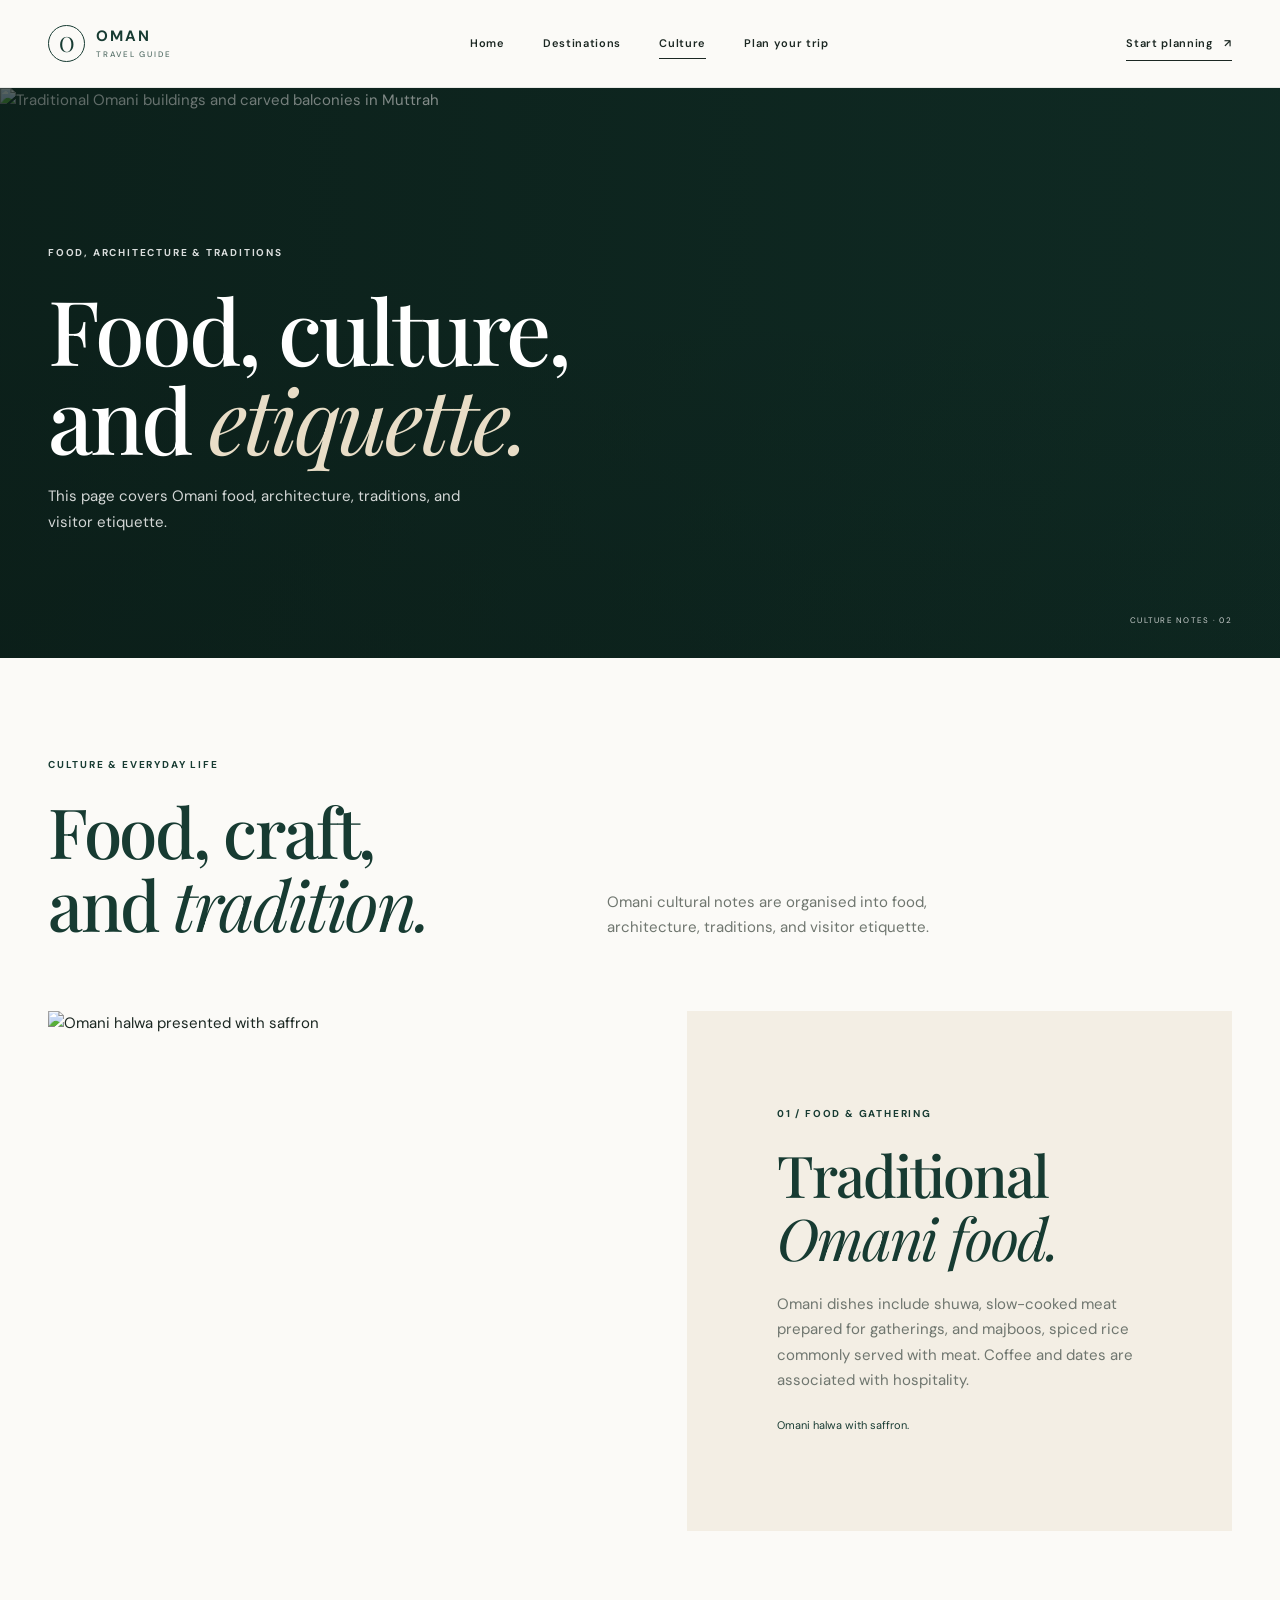
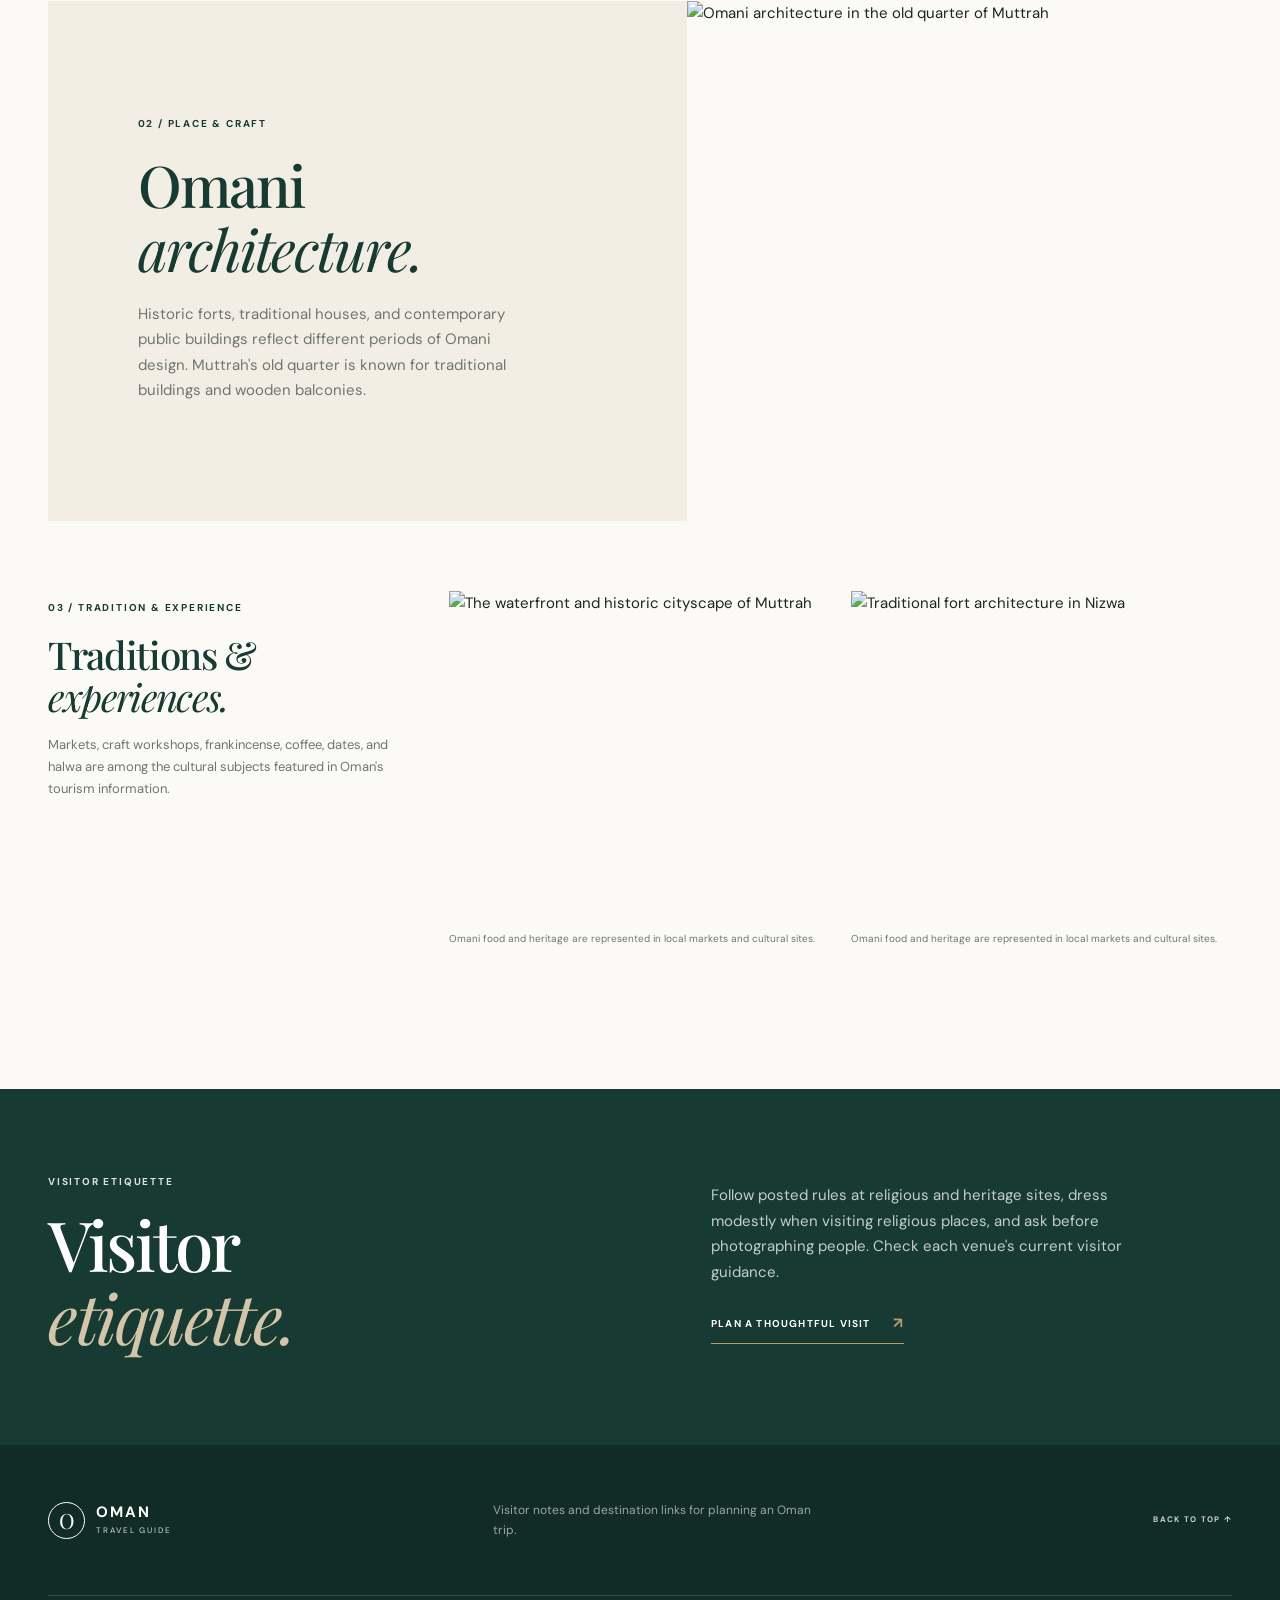
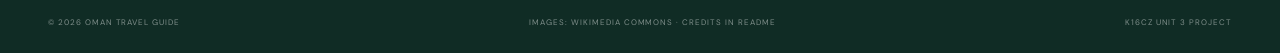
==== commit 614f8bf0: "Add visit details and multi-select form to culture.html" ====
--- a/culture.html
+++ b/culture.html
@@ -1,17 +1,19 @@
 <!doctype html>
 <html lang="en">
-<head><meta charset="utf-8"><meta name="viewport" content="width=device-width, initial-scale=1"><meta name="description" content="[Write a short introduction to food and culture in Oman.]"><title>Culture — Oman Travel Guide</title><link rel="preconnect" href="https://fonts.googleapis.com"><link rel="preconnect" href="https://fonts.gstatic.com" crossorigin><link href="https://fonts.googleapis.com/css2?family=DM+Sans:wght@400;500;600;700&family=Playfair+Display:wght@400;500;600;700&display=swap" rel="stylesheet"><link rel="stylesheet" href="style.css"><script src="script.js" defer></script></head>
+<head><meta charset="utf-8"><meta name="viewport" content="width=device-width, initial-scale=1"><meta name="description" content="Factual notes about Omani food, architecture, traditions, and visitor etiquette."><title>Culture — Oman Travel Guide</title><link rel="preconnect" href="https://fonts.googleapis.com"><link rel="preconnect" href="https://fonts.gstatic.com" crossorigin><link href="https://fonts.googleapis.com/css2?family=DM+Sans:wght@400;500;600;700&family=Playfair+Display:wght@400;500;600;700&display=swap" rel="stylesheet"><link rel="stylesheet" href="style.css"><script src="script.js" defer></script></head>
 <body>
 <header class="site-header" id="site-header"><a class="brand" href="index.html" aria-label="Oman Travel Guide home"><span class="brand-mark">O</span><span>OMAN<span class="brand-sub">TRAVEL GUIDE</span></span></a><button class="menu-toggle" id="menu-toggle" type="button" aria-label="Open navigation" aria-expanded="false" onclick="toggleNavigation()"><span></span><span></span></button><nav class="site-nav" id="site-nav" aria-label="Main navigation"><a href="index.html">Home</a><a href="places.html">Destinations</a><a class="active" href="culture.html" aria-current="page">Culture</a><a href="plan.html">Plan your trip</a></nav><a class="header-cta" href="plan.html">Start planning <span>↗</span></a></header>
 <main>
-<section class="page-hero page-hero--culture"><img class="page-hero-image" src="https://commons.wikimedia.org/wiki/Special:FilePath/Traditional_Architecture_Muttrah.jpg?width=1800" alt="Traditional Omani buildings and carved balconies in Muttrah"><div class="hero-shade"></div><div class="page-shell page-hero-content"><p class="eyebrow eyebrow--light">FOOD, ARCHITECTURE & TRADITIONS</p><h1>Food, culture,<br>and <em>etiquette.</em></h1><p>[Write your own introduction to Omani culture.]</p></div><span class="page-hero-index">CULTURE NOTES · 02</span></section>
-<section class="page-shell section-pad editorial-section"><div class="editorial-lead"><p class="eyebrow">CULTURE & EVERYDAY LIFE</p><h2>Food, craft,<br>and <em>tradition.</em></h2><p>[Write a short editorial introduction to the cultural topics on this page.]</p></div>
-<article class="editorial-feature" id="food"><img src="https://commons.wikimedia.org/wiki/Special:FilePath/Omani_Halwa_with_saffron.jpg?width=1400" alt="Omani halwa presented with saffron" loading="lazy" onmouseover="showImageMessage('food-image-note')" onmouseout="hideImageMessage('food-image-note')"><div class="editorial-feature-copy"><span class="eyebrow">01 / FOOD & GATHERING</span><h3>Traditional<br><em>Omani food.</em></h3><p>[Write your own information about traditional Omani food, hospitality or shared meals.]</p><p class="image-note" id="food-image-note" aria-live="polite">[Write a caption or note for this photograph.]</p></div></article>
-<article class="editorial-feature editorial-feature--reverse" id="architecture"><img src="https://commons.wikimedia.org/wiki/Special:FilePath/Traditional_Architecture_Muttrah.jpg?width=1400" alt="Omani architecture in the old quarter of Muttrah" loading="lazy"><div class="editorial-feature-copy"><span class="eyebrow">02 / PLACE & CRAFT</span><h3>Omani<br><em>architecture.</em></h3><p>[Write your own information about Omani architecture, materials and design.]</p></div></article>
-<div class="culture-mosaic"><div class="mosaic-intro"><p class="eyebrow">03 / TRADITION & EXPERIENCE</p><h3>Traditions &<br><em>experiences.</em></h3><p>[Write about traditions or cultural experiences you chose to include.]</p></div><figure><img src="https://commons.wikimedia.org/wiki/Special:FilePath/Corniche,_Muscat,_Oman.jpg?width=900" alt="The waterfront and historic cityscape of Muttrah" loading="lazy"><figcaption>[Write a caption for this photograph.]</figcaption></figure><figure><img src="https://commons.wikimedia.org/wiki/Special:FilePath/Nizwa_Fort_Oman.jpg?width=900" alt="Traditional fort architecture in Nizwa" loading="lazy"><figcaption>[Write a caption for this photograph.]</figcaption></figure></div>
+<section class="page-hero page-hero--culture"><img class="page-hero-image" src="https://commons.wikimedia.org/wiki/Special:FilePath/Traditional_Architecture_Muttrah.jpg?width=1800" alt="Traditional Omani buildings and carved balconies in Muttrah"><div class="hero-shade"></div><div class="page-shell page-hero-content"><p class="eyebrow eyebrow--light">FOOD, ARCHITECTURE & TRADITIONS</p><h1>Food, culture,<br>and <em>etiquette.</em></h1><p>This page covers Omani food, architecture, traditions, and visitor etiquette.</p></div><span class="page-hero-index">CULTURE NOTES · 02</span></section>
+<section class="page-shell section-pad editorial-section"><div class="editorial-lead"><p class="eyebrow">CULTURE & EVERYDAY LIFE</p><h2>Food, craft,<br>and <em>tradition.</em></h2><p>Omani cultural notes are organised into food, architecture, traditions, and visitor etiquette.</p></div>
+<article class="editorial-feature" id="food"><img src="https://commons.wikimedia.org/wiki/Special:FilePath/Omani_Halwa_with_saffron.jpg?width=1400" alt="Omani halwa presented with saffron" loading="lazy" onmouseover="showImageMessage('food-image-note')" onmouseout="hideImageMessage('food-image-note')"><div class="editorial-feature-copy"><span class="eyebrow">01 / FOOD & GATHERING</span><h3>Traditional<br><em>Omani food.</em></h3><p>Omani dishes include shuwa, slow-cooked meat prepared for gatherings, and majboos, spiced rice commonly served with meat. Coffee and dates are associated with hospitality.</p><p class="image-note" id="food-image-note" aria-live="polite">Omani halwa with saffron.</p></div></article>
+<article class="editorial-feature editorial-feature--reverse" id="architecture"><img src="https://commons.wikimedia.org/wiki/Special:FilePath/Traditional_Architecture_Muttrah.jpg?width=1400" alt="Omani architecture in the old quarter of Muttrah" loading="lazy"><div class="editorial-feature-copy"><span class="eyebrow">02 / PLACE & CRAFT</span><h3>Omani<br><em>architecture.</em></h3><p>Historic forts, traditional houses, and contemporary public buildings reflect different periods of Omani design. Muttrah's old quarter is known for traditional buildings and wooden balconies.</p></div></article>
+<div class="culture-mosaic"><div class="mosaic-intro"><p class="eyebrow">03 / TRADITION & EXPERIENCE</p><h3>Traditions &<br><em>experiences.</em></h3><p>Markets, craft workshops, frankincense, coffee, dates, and halwa are among the cultural subjects featured in Oman's tourism information.</p></div><figure><img src="https://commons.wikimedia.org/wiki/Special:FilePath/Corniche,_Muscat,_Oman.jpg?width=900" alt="The waterfront and historic cityscape of Muttrah" loading="lazy"><figcaption>Omani food and heritage are represented in local markets and cultural sites.</figcaption></figure><figure><img src="https://commons.wikimedia.org/wiki/Special:FilePath/Nizwa_Fort_Oman.jpg?width=900" alt="Traditional fort architecture in Nizwa" loading="lazy"><figcaption>Omani food and heritage are represented in local markets and cultural sites.</figcaption></figure></div>
 </section>
-<section class="etiquette-section"><div class="page-shell etiquette-inner"><div><p class="eyebrow eyebrow--light">VISITOR ETIQUETTE</p><h2>Visitor<br><em>etiquette.</em></h2></div><div class="etiquette-copy"><p>[Write your own visitor etiquette guidance. Research and check your details before adding them.]</p><a class="text-link text-link--light" href="plan.html">Plan a thoughtful visit <span>↗</span></a></div></div></section>
-</main><footer class="site-footer"><div class="page-shell footer-main"><a class="brand brand--footer" href="index.html"><span class="brand-mark">O</span><span>OMAN<span class="brand-sub">TRAVEL GUIDE</span></span></a><p>[Add your own closing note here.]</p><a class="footer-top" href="#site-header">BACK TO TOP ↑</a></div><div class="page-shell footer-bottom"><span>© 2026 OMAN TRAVEL GUIDE</span><span>IMAGES: WIKIMEDIA COMMONS · CREDITS IN README</span><span>[Add your project credit here]</span></div></footer>
+<section class="etiquette-section"><div class="page-shell etiquette-inner"><div><p class="eyebrow eyebrow--light">VISITOR ETIQUETTE</p><h2>Visitor<br><em>etiquette.</em></h2></div><div class="etiquette-copy"><p>Follow posted rules at religious and heritage sites, dress modestly when visiting religious places, and ask before photographing people. Check each venue's current visitor guidance.</p><a class="text-link text-link--light" href="plan.html">Plan a thoughtful visit <span>↗</span></a></div></div></section>
+</main><footer class="site-footer"><div class="page-shell footer-main"><a class="brand brand--footer" href="index.html"><span class="brand-mark">O</span><span>OMAN<span class="brand-sub">TRAVEL GUIDE</span></span></a><p>Visitor notes and destination links for planning an Oman trip.</p><a class="footer-top" href="#site-header">BACK TO TOP ↑</a></div><div class="page-shell footer-bottom"><span>© 2026 OMAN TRAVEL GUIDE</span><span>IMAGES: WIKIMEDIA COMMONS · CREDITS IN README</span><span>K16CZ UNIT 3 PROJECT</span></div></footer>
 </body></html>
 
 
+
+
